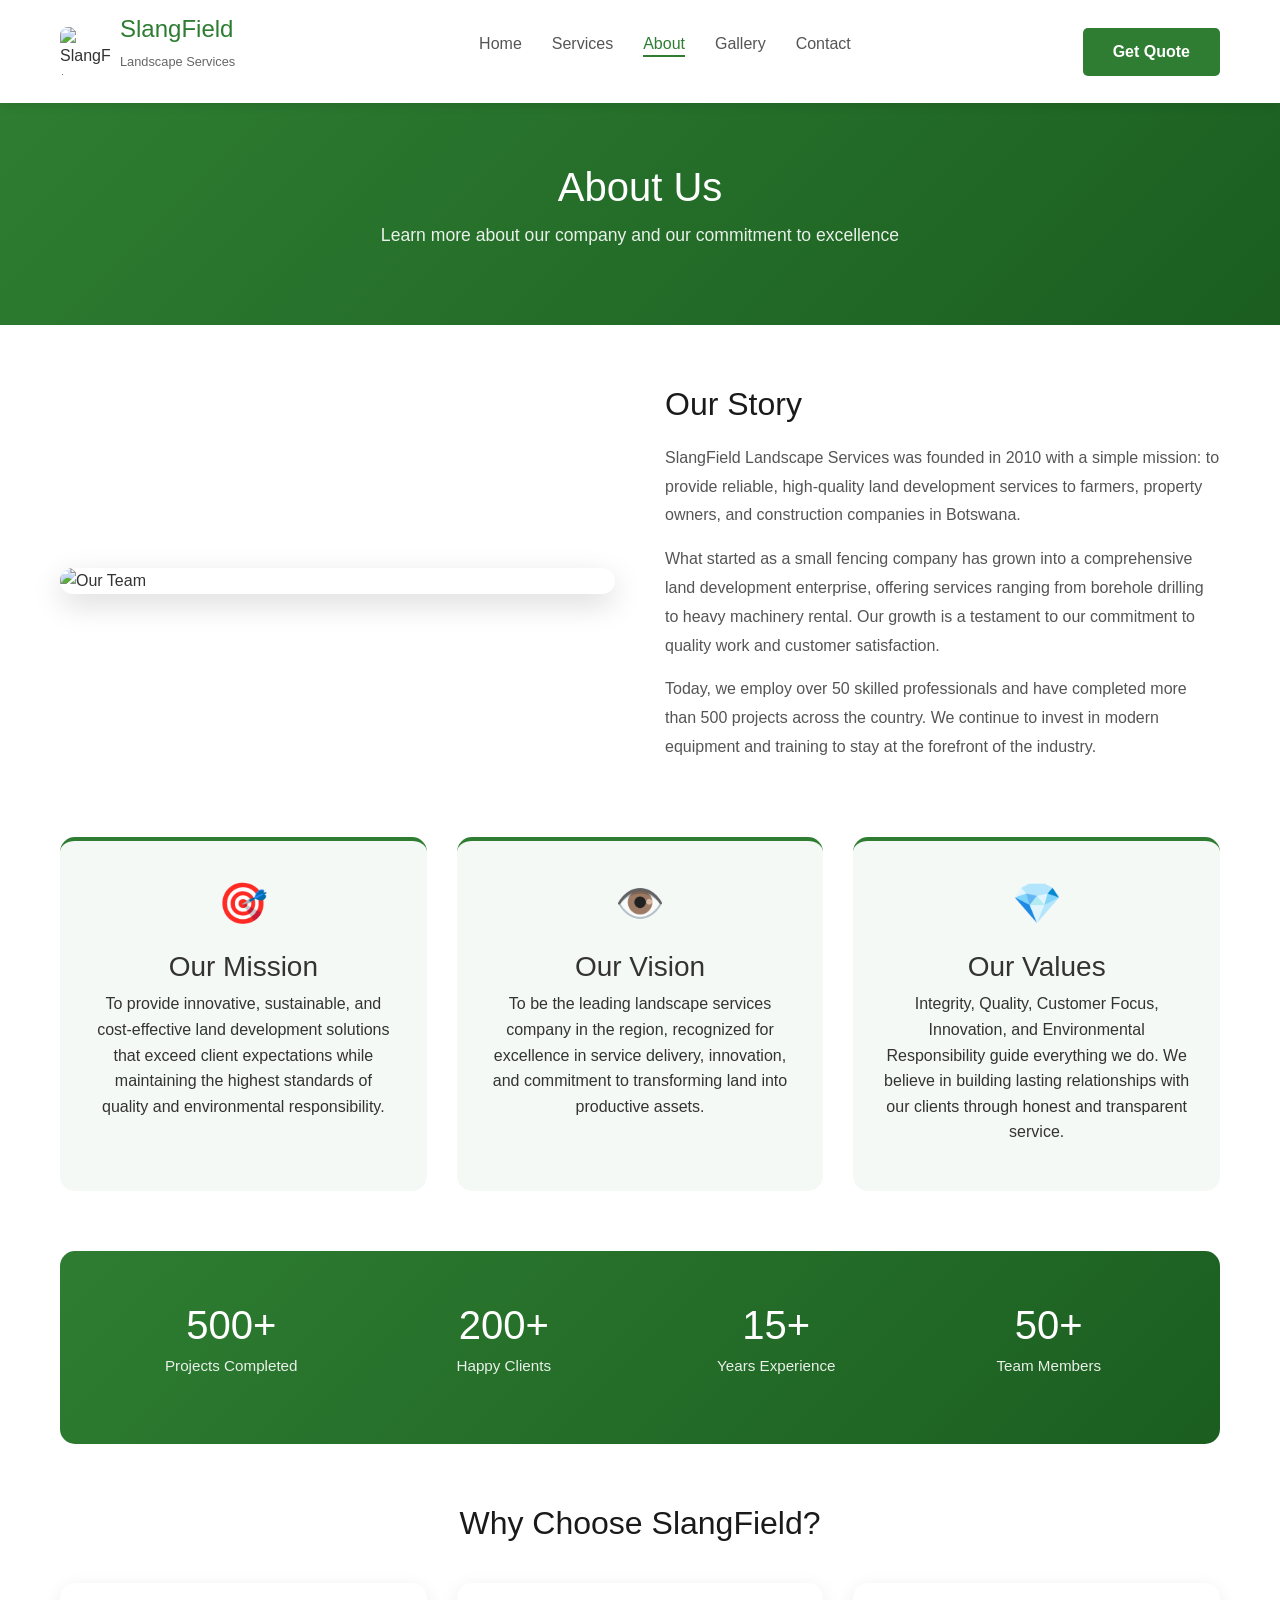
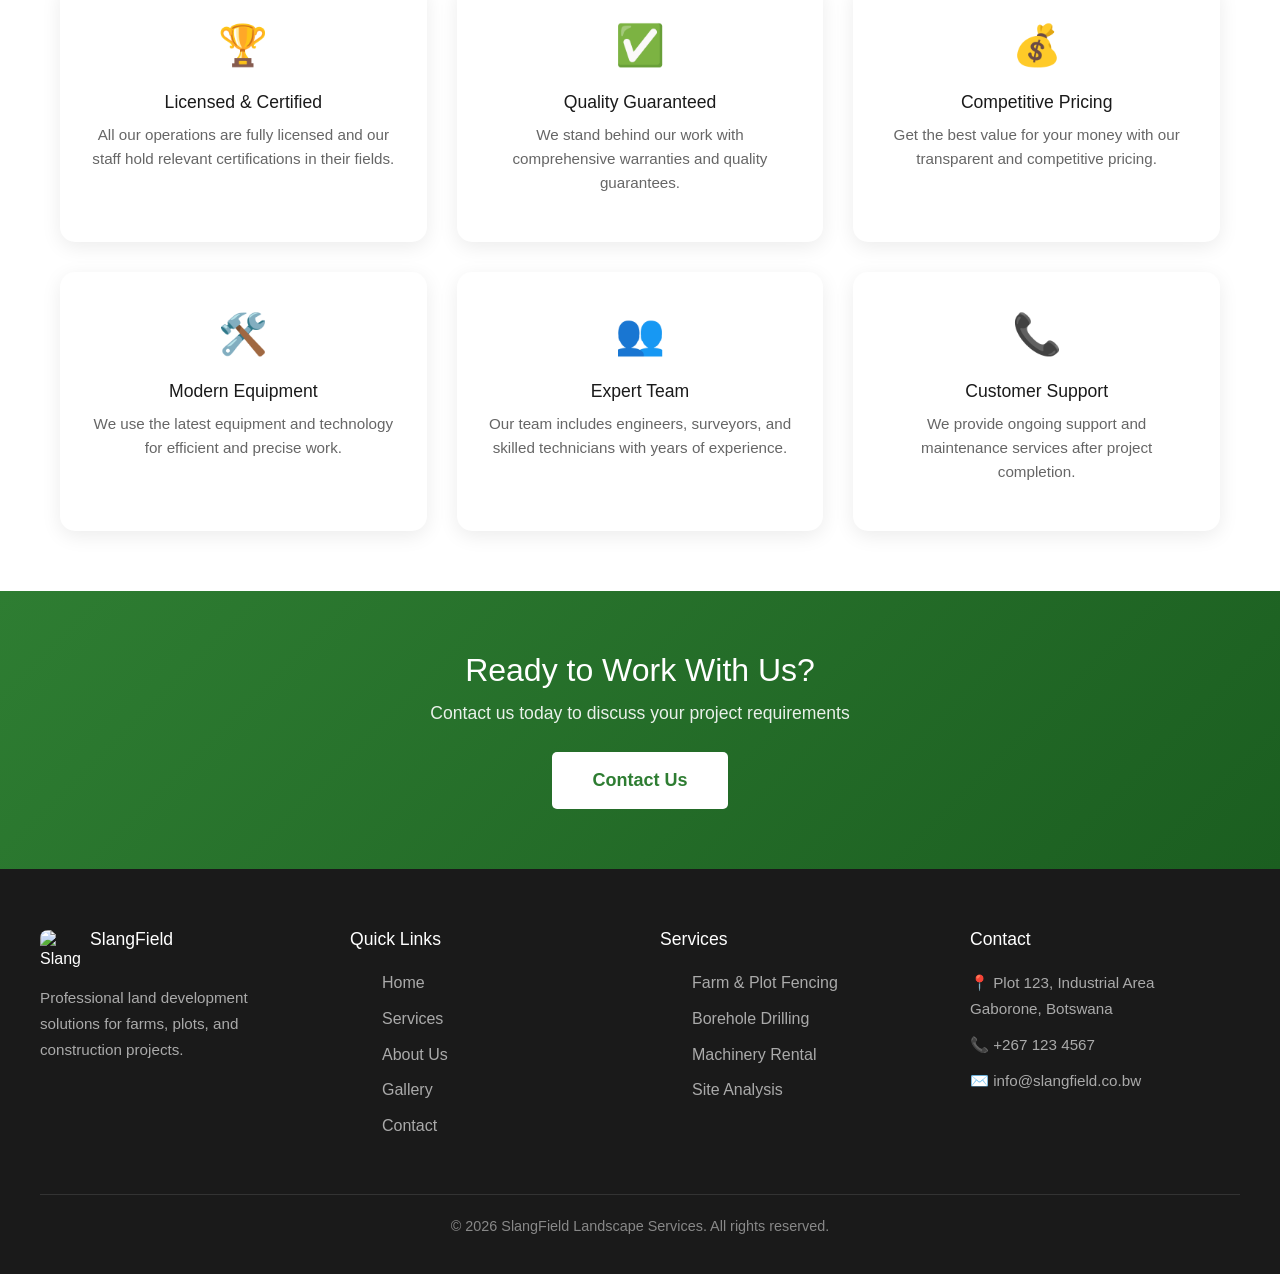
==== about.html @ 5e4f3e17 "up" ====
<!DOCTYPE html>
<html lang="en">
    <head>
        
    <meta charset="UTF-8">
    <meta name="viewport" content="width=device-width, initial-scale=1.0">
    <meta name="description" content="About SlangField Landscape Services - Learn about our company, mission, vision, and team.">
    <title>About Us - SlangField Landscape Services</title>
 <link href="https://cdn.jsdelivr.net/npm/bootstrap@5.3.0/dist/css/bootstrap.min.css" rel="stylesheet">
 <link rel="stylesheet" href="style.css">
</head>
<body>
    <!-- HEADER -->
    <header>
        <div class="header-container">
            <div class="logo">
                <img src="images/logo.png" alt="SlangField Logo">
                <div class="logo-text">
                    <h1>SlangField</h1>
                    <p>Landscape Services</p>
                </div>
            </div>
            <nav>
                <ul id="nav-menu">
                    <li><a href="index.html">Home</a></li>
                    <li><a href="services.html">Services</a></li>
                    <li><a href="about.html" class="active">About</a></li>
                    <li><a href="gallery.html">Gallery</a></li>
                    <li><a href="contact.html">Contact</a></li>
                </ul>
                <button class="mobile-menu-btn" id="mobile-menu-btn">☰</button>
            </nav>
            <a href="contact.html" class="btn btn-primary header-cta">Get Quote</a>
        </div>
    </header>

    <!-- PAGE BANNER -->
    <section class="page-banner">
        <h1>About Us</h1>
        <p>Learn more about our company and our commitment to excellence</p>
    </section>

    <!-- ABOUT CONTENT -->
    <section class="about-page">
        <div class="container">
            
            <!-- Company Story -->
            <div class="about-story">
                <div class="about-story-image">
                    <img src="images/about-team.png" alt="Our Team">
                </div>
                <div class="about-story-content">
                    <h2>Our Story</h2>
                    <p>SlangField Landscape Services was founded in 2010 with a simple mission: to provide reliable, high-quality land development services to farmers, property owners, and construction companies in Botswana.</p>
                    <p>What started as a small fencing company has grown into a comprehensive land development enterprise, offering services ranging from borehole drilling to heavy machinery rental. Our growth is a testament to our commitment to quality work and customer satisfaction.</p>
                    <p>Today, we employ over 50 skilled professionals and have completed more than 500 projects across the country. We continue to invest in modern equipment and training to stay at the forefront of the industry.</p>
                </div>
            </div>

            <!-- Mission, Vision, Values -->
            <div class="mvv-section">
                <div class="mvv-card">
                    <div class="mvv-icon">🎯</div>
                    <h3>Our Mission</h3>
                    <p>To provide innovative, sustainable, and cost-effective land development solutions that exceed client expectations while maintaining the highest standards of quality and environmental responsibility.</p>
                </div>
                <div class="mvv-card">
                    <div class="mvv-icon">👁️</div>
                    <h3>Our Vision</h3>
                    <p>To be the leading landscape services company in the region, recognized for excellence in service delivery, innovation, and commitment to transforming land into productive assets.</p>
                </div>
                <div class="mvv-card">
                    <div class="mvv-icon">💎</div>
                    <h3>Our Values</h3>
                    <p>Integrity, Quality, Customer Focus, Innovation, and Environmental Responsibility guide everything we do. We believe in building lasting relationships with our clients through honest and transparent service.</p>
                </div>
            </div>

            <!-- Stats -->
            <div class="stats-section">
                <div class="stat-item">
                    <h2>500+</h2>
                    <p>Projects Completed</p>
                </div>
                <div class="stat-item">
                    <h2>200+</h2>
                    <p>Happy Clients</p>
                </div>
                <div class="stat-item">
                    <h2>15+</h2>
                    <p>Years Experience</p>
                </div>
                <div class="stat-item">
                    <h2>50+</h2>
                    <p>Team Members</p>
                </div>
            </div>

            <!-- Why Choose Us -->
            <div class="why-choose-section">
                <h2>Why Choose SlangField?</h2>
                <div class="why-choose-grid">
                    <div class="why-item">
                        <div class="why-icon">🏆</div>
                        <h4>Licensed & Certified</h4>
                        <p>All our operations are fully licensed and our staff hold relevant certifications in their fields.</p>
                    </div>
                    <div class="why-item">
                        <div class="why-icon">✅</div>
                        <h4>Quality Guaranteed</h4>
                        <p>We stand behind our work with comprehensive warranties and quality guarantees.</p>
                    </div>
                    <div class="why-item">
                        <div class="why-icon">💰</div>
                        <h4>Competitive Pricing</h4>
                        <p>Get the best value for your money with our transparent and competitive pricing.</p>
                    </div>
                    <div class="why-item">
                        <div class="why-icon">🛠️</div>
                        <h4>Modern Equipment</h4>
                        <p>We use the latest equipment and technology for efficient and precise work.</p>
                    </div>
                    <div class="why-item">
                        <div class="why-icon">👥</div>
                        <h4>Expert Team</h4>
                        <p>Our team includes engineers, surveyors, and skilled technicians with years of experience.</p>
                    </div>
                    <div class="why-item">
                        <div class="why-icon">📞</div>
                        <h4>Customer Support</h4>
                        <p>We provide ongoing support and maintenance services after project completion.</p>
                    </div>
                </div>
            </div>

        </div>
    </section>

    <!-- CALL TO ACTION -->
    <section class="cta-section">
        <div class="container">
            <h2>Ready to Work With Us?</h2>
            <p>Contact us today to discuss your project requirements</p>
            <a href="contact.html" class="btn btn-primary btn-large">Contact Us</a>
        </div>
    </section>

    <!-- FOOTER -->
    <footer>
        <div class="footer-container">
            <div class="footer-section">
                <div class="footer-logo">
                    <img src="images/logo.png" alt="SlangField Logo">
                    <h4>SlangField</h4>
                </div>
                <p>Professional land development solutions for farms, plots, and construction projects.</p>
            </div>
            <div class="footer-section">
                <h4>Quick Links</h4>
                <ul>
                    <li><a href="index.html">Home</a></li>
                    <li><a href="services.html">Services</a></li>
                    <li><a href="about.html">About Us</a></li>
                    <li><a href="gallery.html">Gallery</a></li>
                    <li><a href="contact.html">Contact</a></li>
                </ul>
            </div>
            <div class="footer-section">
                <h4>Services</h4>
                <ul>
                    <li><a href="services.html#fencing">Farm & Plot Fencing</a></li>
                    <li><a href="services.html#borehole">Borehole Drilling</a></li>
                    <li><a href="services.html#machinery">Machinery Rental</a></li>
                    <li><a href="services.html#analysis">Site Analysis</a></li>
                </ul>
            </div>
            <div class="footer-section">
                <h4>Contact</h4>
                <p>📍 Plot 123, Industrial Area<br>Gaborone, Botswana</p>
                <p>📞 +267 123 4567</p>
                <p>✉️ info@slangfield.co.bw</p>
            </div>
        </div>
        <div class="footer-bottom">
            <p>&copy; 2026 SlangField Landscape Services. All rights reserved.</p>
        </div>
    </footer>

    <script src="js/main.js"></script>
</body>
</html>
---- style.css ----
* {
    margin: 0;
    padding: 0;
    box-sizing: border-box;
}

html {
    scroll-behavior: smooth;
}

body {
    font-family: 'Segoe UI', Tahoma, Geneva, Verdana, sans-serif;
    line-height: 1.6;
    color: #333;
    background-color: #fff;
}

a {
    text-decoration: none;
    color: inherit;
}

ul {
    list-style: none;
}

img {
    max-width: 100%;
    height: auto;
    display: block;
}

/* ============================================
   UTILITY CLASSES
   ============================================ */
.container {
    max-width: 1200px;
    margin: 0 auto;
    padding: 0 20px;
}

.btn {
    display: inline-block;
    padding: 12px 30px;
    border-radius: 5px;
    font-weight: 600;
    cursor: pointer;
    transition: all 0.3s ease;
    border: none;
    font-size: 16px;
}

.btn-primary {
    background-color: #2e7d32;
    color: #fff;
}

.btn-primary:hover {
    background-color: #1b5e20;
}

.btn-secondary {
    background-color: transparent;
    color: #2e7d32;
    border: 2px solid #2e7d32;
}

.btn-secondary:hover {
    background-color: #2e7d32;
    color: #fff;
}

.btn-large {
    padding: 15px 40px;
    font-size: 18px;
}

.section-title {
    text-align: center;
    margin-bottom: 50px;
}

.section-title h2 {
    font-size: 2.5rem;
    color: #1a1a1a;
    margin-bottom: 15px;
}

.section-title p {
    font-size: 1.1rem;
    color: #666;
    max-width: 600px;
    margin: 0 auto;
}

.badge {
    display: inline-block;
    padding: 5px 15px;
    background-color: #e8f5e9;
    color: #2e7d32;
    border-radius: 20px;
    font-size: 0.9rem;
    font-weight: 500;
    margin-bottom: 15px;
}

.required {
    color: #e53935;
}

/* ============================================
   HEADER & NAVIGATION
   ============================================ */
header {
    background-color: #fff;
    box-shadow: 0 2px 10px rgba(0, 0, 0, 0.1);
    position: sticky;
    top: 0;
    z-index: 1000;
}

.header-container {
    display: flex;
    justify-content: space-between;
    align-items: center;
    padding: 15px 20px;
    max-width: 1200px;
    margin: 0 auto;
}

.logo {
    display: flex;
    align-items: center;
    gap: 10px;
}

.logo img {
    width: 50px;
    height: 50px;
    border-radius: 8px;
}

.logo-text h1 {
    font-size: 1.5rem;
    color: #2e7d32;
}

.logo-text p {
    font-size: 0.8rem;
    color: #666;
}

nav ul {
    display: flex;
    gap: 30px;
}

nav ul li a {
    color: #555;
    font-weight: 500;
    transition: color 0.3s ease;
    position: relative;
    padding: 5px 0;
}

nav ul li a:hover,
nav ul li a.active {
    color: #2e7d32;
}

nav ul li a::after {
    content: '';
    position: absolute;
    bottom: 0;
    left: 0;
    width: 0;
    height: 2px;
    background-color: #2e7d32;
    transition: width 0.3s ease;
}

nav ul li a:hover::after,
nav ul li a.active::after {
    width: 100%;
}

.mobile-menu-btn {
    display: none;
    background: none;
    border: none;
    font-size: 1.5rem;
    cursor: pointer;
    color: #333;
}

.header-cta {
    margin-left: 20px;
}

/* ============================================
   HERO SECTION (Homepage)
   ============================================ */
.hero {
    background: linear-gradient(135deg, #e8f5e9 0%, #fff 50%, #e8f5e9 100%);
    padding: 80px 20px;
}

.hero-container {
    max-width: 1200px;
    margin: 0 auto;
    display: grid;
    grid-template-columns: 1fr 1fr;
    gap: 50px;
    align-items: center;
}

.hero-content h1 {
    font-size: 3rem;
    line-height: 1.2;
    margin-bottom: 20px;
    color: #1a1a1a;
}

.hero-content h1 span {
    color: #2e7d32;
}

.hero-content p {
    font-size: 1.2rem;
    color: #555;
    margin-bottom: 30px;
    line-height: 1.8;
}

.hero-buttons {
    display: flex;
    gap: 15px;
    margin-bottom: 40px;
}

.hero-stats {
    display: grid;
    grid-template-columns: repeat(4, 1fr);
    gap: 20px;
    padding-top: 30px;
    border-top: 1px solid #ddd;
}

.stat {
    text-align: center;
}

.stat h3 {
    font-size: 2rem;
    color: #2e7d32;
}

.stat p {
    font-size: 0.9rem;
    color: #666;
}

.hero-image {
    position: relative;
}

.hero-image img {
    border-radius: 15px;
    box-shadow: 0 20px 40px rgba(0, 0, 0, 0.15);
}

/* ============================================
   SERVICES SECTION (Homepage)
   ============================================ */
.services {
    padding: 80px 20px;
    background-color: #fff;
}

.services-grid {
    display: grid;
    grid-template-columns: repeat(2, 1fr);
    gap: 30px;
}

.service-card {
    background-color: #fff;
    border-radius: 15px;
    box-shadow: 0 5px 20px rgba(0, 0, 0, 0.08);
    overflow: hidden;
    transition: transform 0.3s ease, box-shadow 0.3s ease;
}

.service-card:hover {
    transform: translateY(-5px);
    box-shadow: 0 10px 30px rgba(0, 0, 0, 0.12);
}

.service-card-content {
    display: grid;
    grid-template-columns: 1fr 1fr;
}

.service-card img {
    width: 100%;
    height: 100%;
    object-fit: cover;
    min-height: 250px;
}

.service-info {
    padding: 25px;
}

.service-icon {
    width: 50px;
    height: 50px;
    background-color: #e8f5e9;
    border-radius: 10px;
    display: flex;
    align-items: center;
    justify-content: center;
    margin-bottom: 15px;
    font-size: 1.5rem;
}

.service-info h3 {
    font-size: 1.3rem;
    margin-bottom: 10px;
    color: #1a1a1a;
}

.service-info p {
    color: #666;
    margin-bottom: 15px;
    font-size: 0.95rem;
}

.service-features {
    list-style: none;
    display: grid;
    grid-template-columns: 1fr 1fr;
    gap: 5px;
}

.service-features li {
    font-size: 0.85rem;
    color: #555;
}

.service-features li::before {
    content: '✓ ';
    color: #2e7d32;
    font-weight: bold;
}

/* ============================================
   ABOUT SECTION (Homepage)
   ============================================ */
.about {
    padding: 80px 20px;
    background: linear-gradient(135deg, #e8f5e9 0%, #fff 100%);
}

.about-container {
    max-width: 1200px;
    margin: 0 auto;
    display: grid;
    grid-template-columns: 1fr 1fr;
    gap: 50px;
    align-items: center;
}

.about-content h2 {
    font-size: 2.5rem;
    margin-bottom: 20px;
    color: #1a1a1a;
}

.about-content p {
    color: #555;
    margin-bottom: 20px;
    line-height: 1.8;
}

.about-features {
    display: grid;
    grid-template-columns: 1fr 1fr;
    gap: 20px;
    margin-top: 30px;
}

.about-feature {
    display: flex;
    align-items: center;
    gap: 10px;
}

.about-feature-icon {
    width: 50px;
    height: 50px;
    background-color: #e8f5e9;
    border-radius: 10px;
    display: flex;
    align-items: center;
    justify-content: center;
    font-size: 1.5rem;
    flex-shrink: 0;
}

.about-feature h4 {
    font-size: 1rem;
    color: #1a1a1a;
}

.about-feature p {
    font-size: 0.85rem;
    color: #666;
    margin: 0;
}

.about-image img {
    border-radius: 15px;
    box-shadow: 0 20px 40px rgba(0, 0, 0, 0.15);
}

/* Mission & Vision Cards */
.mission-vision {
    display: grid;
    grid-template-columns: 1fr 1fr;
    gap: 30px;
    margin-top: 50px;
}

.mv-card {
    background-color: #fff;
    padding: 30px;
    border-radius: 15px;
    box-shadow: 0 5px 20px rgba(0, 0, 0, 0.08);
    border-left: 4px solid #2e7d32;
}

.mv-card h3 {
    color: #2e7d32;
    margin-bottom: 15px;
    font-size: 1.2rem;
}

.mv-card p {
    color: #555;
    line-height: 1.7;
}

/* ============================================
   GALLERY SECTION (Homepage)
   ============================================ */
.gallery {
    padding: 80px 20px;
    background-color: #fff;
}

.gallery-grid {
    display: grid;
    grid-template-columns: repeat(4, 1fr);
    gap: 20px;
}

.gallery-item {
    position: relative;
    border-radius: 15px;
    overflow: hidden;
    box-shadow: 0 5px 15px rgba(0, 0, 0, 0.1);
}

.gallery-item img {
    width: 100%;
    height: 200px;
    object-fit: cover;
    transition: transform 0.3s ease;
}

.gallery-item:hover img {
    transform: scale(1.1);
}

.gallery-overlay {
    position: absolute;
    bottom: 0;
    left: 0;
    right: 0;
    background: linear-gradient(transparent, rgba(0, 0, 0, 0.8));
    padding: 20px;
    color: #fff;
}

.gallery-badge {
    position: absolute;
    top: 10px;
    left: 10px;
    background-color: #2e7d32;
    color: #fff;
    padding: 5px 12px;
    border-radius: 15px;
    font-size: 0.8rem;
}

.gallery-overlay h4 {
    font-size: 1rem;
    margin-bottom: 5px;
}

.gallery-overlay p {
    font-size: 0.85rem;
    opacity: 0.8;
}

/* Testimonials */
.testimonials {
    margin-top: 60px;
}

.testimonials h3 {
    text-align: center;
    font-size: 1.8rem;
    margin-bottom: 30px;
    color: #1a1a1a;
}

.testimonials-grid {
    display: grid;
    grid-template-columns: repeat(3, 1fr);
    gap: 25px;
}

.testimonial-card {
    background-color: #f5f9f5;
    padding: 25px;
    border-radius: 15px;
}

.testimonial-stars {
    color: #ffc107;
    font-size: 1.2rem;
    margin-bottom: 15px;
}

.testimonial-card p {
    color: #555;
    font-style: italic;
    margin-bottom: 20px;
    line-height: 1.7;
}

.testimonial-author h4 {
    color: #1a1a1a;
    font-size: 1rem;
}

.testimonial-author p {
    color: #888;
    font-size: 0.85rem;
    font-style: normal;
}

/* ============================================
   CALL TO ACTION SECTION
   ============================================ */
.cta-section {
    background: linear-gradient(135deg, #2e7d32 0%, #1b5e20 100%);
    color: #fff;
    text-align: center;
    padding: 60px 20px;
}

.cta-section h2 {
    font-size: 2rem;
    margin-bottom: 10px;
}

.cta-section p {
    font-size: 1.1rem;
    opacity: 0.9;
    margin-bottom: 25px;
}

.cta-section .btn {
    background-color: #fff;
    color: #2e7d32;
}

.cta-section .btn:hover {
    background-color: #e8f5e9;
}

/* ============================================
   FOOTER
   ============================================ */
footer {
    background-color: #1a1a1a;
    color: #fff;
    padding: 60px 20px 20px;
}

.footer-container {
    max-width: 1200px;
    margin: 0 auto;
    display: grid;
    grid-template-columns: repeat(4, 1fr);
    gap: 40px;
    margin-bottom: 40px;
}

.footer-section h4 {
    font-size: 1.1rem;
    margin-bottom: 20px;
    color: #fff;
}

.footer-section p {
    color: #aaa;
    font-size: 0.95rem;
    line-height: 1.7;
    margin-bottom: 10px;
}

.footer-section ul li {
    margin-bottom: 10px;
}

.footer-section ul li a {
    color: #aaa;
    transition: color 0.3s ease;
}

.footer-section ul li a:hover {
    color: #4caf50;
}

.footer-logo {
    display: flex;
    align-items: center;
    gap: 10px;
    margin-bottom: 15px;
}

.footer-logo img {
    width: 40px;
    height: 40px;
    border-radius: 8px;
}

.footer-bottom {
    border-top: 1px solid #333;
    padding-top: 20px;
    text-align: center;
    max-width: 1200px;
    margin: 0 auto;
}

.footer-bottom p {
    color: #888;
    font-size: 0.9rem;
}

.footer-bottom-links {
    display: flex;
    justify-content: center;
    gap: 20px;
    margin-top: 10px;
}

.footer-bottom-links a {
    color: #888;
    font-size: 0.9rem;
    transition: color 0.3s ease;
}

.footer-bottom-links a:hover {
    color: #4caf50;
}

/* ============================================
   PAGE BANNER (For other pages)
   ============================================ */
.page-banner {
    background: linear-gradient(135deg, #2e7d32 0%, #1b5e20 100%);
    color: #fff;
    text-align: center;
    padding: 60px 20px;
}

.page-banner h1 {
    font-size: 2.5rem;
    margin-bottom: 10px;
}

.page-banner p {
    font-size: 1.1rem;
    opacity: 0.9;
}

/* ============================================
   SERVICES DETAIL PAGE
   ============================================ */
.services-detail {
    padding: 60px 20px;
}

.service-detail-card {
    margin-bottom: 50px;
    background-color: #fff;
    border-radius: 15px;
    box-shadow: 0 5px 20px rgba(0, 0, 0, 0.08);
    overflow: hidden;
}

.service-detail-content {
    display: grid;
    grid-template-columns: 1fr 1fr;
    gap: 0;
}

.service-detail-content.reverse {
    direction: rtl;
}

.service-detail-content.reverse > * {
    direction: ltr;
}

.service-detail-image img {
    width: 100%;
    height: 100%;
    object-fit: cover;
    min-height: 400px;
}

.service-detail-info {
    padding: 40px;
}

.service-detail-info .service-icon {
    font-size: 2.5rem;
    margin-bottom: 15px;
    background: none;
    width: auto;
    height: auto;
}

.service-detail-info h2 {
    font-size: 1.8rem;
    color: #1a1a1a;
    margin-bottom: 15px;
}

.service-detail-info p {
    color: #555;
    margin-bottom: 20px;
    line-height: 1.8;
}

.service-detail-info h3 {
    font-size: 1.1rem;
    color: #2e7d32;
    margin: 20px 0 10px;
}

.service-list {
    list-style: none;
}

.service-list li {
    padding: 8px 0;
    color: #555;
    border-bottom: 1px solid #eee;
}

.service-list li:last-child {
    border-bottom: none;
}

.check-list {
    list-style: none;
}

.check-list li {
    padding: 5px 0;
    color: #555;
}

.check-list li::before {
    content: '✓ ';
    color: #2e7d32;
    font-weight: bold;
    margin-right: 5px;
}

/* ============================================
   ABOUT PAGE
   ============================================ */
.about-page {
    padding: 60px 20px;
}

.about-story {
    display: grid;
    grid-template-columns: 1fr 1fr;
    gap: 50px;
    align-items: center;
    margin-bottom: 60px;
}

.about-story-image img {
    border-radius: 15px;
    box-shadow: 0 10px 30px rgba(0, 0, 0, 0.15);
}

.about-story-content h2 {
    font-size: 2rem;
    color: #1a1a1a;
    margin-bottom: 20px;
}

.about-story-content p {
    color: #555;
    margin-bottom: 15px;
    line-height: 1.8;
}

.mvv-section {
    display: grid;
    grid-template-columns: repeat(3, 1fr);
    gap: 30px;
    margin-bottom: 60px;
}

.mvv-card {
    background-color: #f5f9f5;
    padding: 30px;
    border-radius: 15px;
    text-align: center;
    border-top: 4px solid #2e7d32;
}

.mvv-card .mvv-icon {
    font-size: 2.5rem;
    margin-bottom: 15px;
}

.stats-section {
    display: grid;
    grid-template-columns: repeat(4, 1fr);
    gap: 30px;
    background: linear-gradient(135deg, #2e7d32 0%, #1b5e20 100%);
    padding: 50px;
    border-radius: 15px;
    color: #fff;
    text-align: center;
    margin-bottom: 60px;
}

.stat-item h2 {
    font-size: 2.5rem;
    margin-bottom: 5px;
}

.stat-item p {
    font-size: 0.95rem;
    opacity: 0.9;
}

.why-choose-section {
    text-align: center;
}

.why-choose-section h2 {
    font-size: 2rem;
    margin-bottom: 40px;
    color: #1a1a1a;
}

.why-choose-grid {
    display: grid;
    grid-template-columns: repeat(3, 1fr);
    gap: 30px;
}

.why-item {
    background-color: #fff;
    padding: 30px;
    border-radius: 15px;
    box-shadow: 0 5px 20px rgba(0, 0, 0, 0.08);
    transition: transform 0.3s ease;
}

.why-item:hover {
    transform: translateY(-5px);
}

.why-item .why-icon {
    font-size: 2.5rem;
    margin-bottom: 15px;
}

.why-item h4 {
    font-size: 1.1rem;
    color: #1a1a1a;
    margin-bottom: 10px;
}

.why-item p {
    color: #666;
    font-size: 0.95rem;
}

/* ============================================
   GALLERY PAGE
   ============================================ */
.gallery-page {
    padding: 60px 20px;
}

.gallery-filter {
    display: flex;
    justify-content: center;
    gap: 15px;
    margin-bottom: 40px;
    flex-wrap: wrap;
}

.filter-btn {
    padding: 10px 25px;
    border: 2px solid #2e7d32;
    background-color: transparent;
    color: #2e7d32;
    border-radius: 25px;
    cursor: pointer;
    font-size: 0.95rem;
    font-weight: 500;
    transition: all 0.3s ease;
}

.filter-btn:hover,
.filter-btn.active {
    background-color: #2e7d32;
    color: #fff;
}

.gallery-grid-full {
    display: grid;
    grid-template-columns: repeat(3, 1fr);
    gap: 25px;
}

.gallery-item-full {
    position: relative;
    border-radius: 15px;
    overflow: hidden;
    box-shadow: 0 5px 20px rgba(0, 0, 0, 0.1);
}

.gallery-item-full img {
    width: 100%;
    height: 280px;
    object-fit: cover;
    transition: transform 0.5s ease;
}

.gallery-item-full:hover img {
    transform: scale(1.1);
}

.project-details {
    display: flex;
    gap: 15px;
    font-size: 0.85rem;
    opacity: 0.8;
    margin-top: 10px;
}

/* ============================================
   CONTACT PAGE
   ============================================ */
.contact-page {
    padding: 60px 20px;
}

.contact-wrapper {
    display: grid;
    grid-template-columns: 1.2fr 0.8fr;
    gap: 50px;
}

.contact-form-container {
    background-color: #fff;
    padding: 40px;
    border-radius: 15px;
    box-shadow: 0 10px 30px rgba(0, 0, 0, 0.1);
}

.contact-form-container h2 {
    font-size: 1.8rem;
    margin-bottom: 10px;
    color: #1a1a1a;
}

.contact-form-container > p {
    color: #666;
    margin-bottom: 25px;
}

/* Success Message */
.success-message {
    background-color: #e8f5e9;
    border: 1px solid #4caf50;
    padding: 20px;
    border-radius: 10px;
    margin-bottom: 25px;
    display: none;
    align-items: center;
    gap: 15px;
}

.success-message.show {
    display: flex;
}

.success-icon {
    width: 40px;
    height: 40px;
    background-color: #4caf50;
    color: #fff;
    border-radius: 50%;
    display: flex;
    align-items: center;
    justify-content: center;
    font-size: 1.2rem;
    flex-shrink: 0;
}

.success-message strong {
    display: block;
    color: #2e7d32;
    margin-bottom: 3px;
}

.success-message p {
    color: #555;
    margin: 0;
    font-size: 0.95rem;
}

/* Form Styles */
.form-row {
    display: grid;
    grid-template-columns: 1fr 1fr;
    gap: 20px;
    margin-bottom: 20px;
}

.form-group {
    margin-bottom: 20px;
}

.form-group label {
    display: block;
    margin-bottom: 8px;
    font-weight: 500;
    color: #333;
    font-size: 0.95rem;
}

.form-group input,
.form-group select,
.form-group textarea {
    width: 100%;
    padding: 12px 15px;
    border: 2px solid #ddd;
    border-radius: 8px;
    font-size: 1rem;
    transition: border-color 0.3s ease;
    font-family: inherit;
}

.form-group input:focus,
.form-group select:focus,
.form-group textarea:focus {
    outline: none;
    border-color: #2e7d32;
}

.form-group input.error,
.form-group select.error,
.form-group textarea.error {
    border-color: #e53935;
}

.error-message {
    color: #e53935;
    font-size: 0.85rem;
    margin-top: 5px;
    display: block;
}

.form-group textarea {
    resize: vertical;
    min-height: 120px;
}

/* Contact Info Container */
.contact-info-container {
    display: flex;
    flex-direction: column;
    gap: 25px;
}

.info-card {
    background-color: #fff;
    padding: 30px;
    border-radius: 15px;
    box-shadow: 0 5px 20px rgba(0, 0, 0, 0.08);
}

.info-card h3 {
    font-size: 1.2rem;
    margin-bottom: 20px;
    color: #1a1a1a;
}

.info-item {
    display: flex;
    align-items: flex-start;
    gap: 15px;
    margin-bottom: 20px;
}

.info-item:last-child {
    margin-bottom: 0;
}

.info-icon {
    width: 45px;
    height: 45px;
    background-color: #e8f5e9;
    border-radius: 10px;
    display: flex;
    align-items: center;
    justify-content: center;
    font-size: 1.2rem;
    flex-shrink: 0;
}

.info-item h4 {
    font-size: 1rem;
    color: #1a1a1a;
    margin-bottom: 3px;
}

.info-item p {
    color: #666;
    font-size: 0.95rem;
    line-height: 1.5;
}

.social-links {
    display: flex;
    gap: 15px;
    margin-top: 15px;
}

.social-btn {
    width: 45px;
    height: 45px;
    border-radius: 50%;
    border: 2px solid #2e7d32;
    display: flex;
    align-items: center;
    justify-content: center;
    color: #2e7d32;
    font-size: 1.2rem;
    transition: all 0.3s ease;
}

.social-btn:hover {
    background-color: #2e7d32;
    color: #fff;
}

.info-card.highlight {
    background: linear-gradient(135deg, #2e7d32 0%, #1b5e20 100%);
    color: #fff;
    text-align: center;
}

.info-card.highlight h3 {
    color: #fff;
}

.info-card.highlight p {
    color: rgba(255, 255, 255, 0.9);
    margin-bottom: 10px;
}

.phone-link {
    font-size: 1.5rem;
    font-weight: bold;
    color: #fff;
}

/* Map Section */
.map-section {
    padding: 60px 20px;
    background-color: #f5f9f5;
    text-align: center;
}

.map-section h2 {
    font-size: 1.8rem;
    margin-bottom: 30px;
    color: #1a1a1a;
}

.map-placeholder {
    background-color: #ddd;
    height: 300px;
    border-radius: 15px;
    display: flex;
    flex-direction: column;
    align-items: center;
    justify-content: center;
    color: #666;
}

/* ============================================
   RESPONSIVE DESIGN
   ============================================ */
@media (max-width: 1024px) {
    .hero-container,
    .about-container,
    .about-story,
    .contact-wrapper {
        grid-template-columns: 1fr;
    }

    .hero-content h1 {
        font-size: 2.5rem;
    }

    .hero-buttons {
        justify-content: center;
    }

    .hero-stats {
        justify-items: center;
    }

    .services-grid {
        grid-template-columns: 1fr;
    }

    .service-card-content {
        grid-template-columns: 1fr;
    }

    .service-card img {
        min-height: 200px;
    }

    .service-detail-content {
        grid-template-columns: 1fr;
    }

    .service-detail-content.reverse {
        direction: ltr;
    }

    .mvv-section {
        grid-template-columns: 1fr;
    }

    .stats-section {
        grid-template-columns: repeat(2, 1fr);
        padding: 30px;
    }

    .why-choose-grid {
        grid-template-columns: repeat(2, 1fr);
    }

    .gallery-grid,
    .gallery-grid-full {
        grid-template-columns: repeat(2, 1fr);
    }

    .testimonials-grid {
        grid-template-columns: 1fr;
    }

    .footer-container {
        grid-template-columns: repeat(2, 1fr);
    }
}

@media (max-width: 768px) {
    nav ul {
        display: none;
        position: absolute;
        top: 100%;
        left: 0;
        right: 0;
        background-color: #fff;
        flex-direction: column;
        padding: 20px;
        box-shadow: 0 5px 10px rgba(0, 0, 0, 0.1);
        gap: 15px;
    }

    nav ul.show {
        display: flex;
    }

    .mobile-menu-btn {
        display: block;
    }

    .header-cta {
        display: none;
    }

    .page-banner h1 {
        font-size: 2rem;
    }

    .hero-content h1 {
        font-size: 2rem;
    }

    .hero-stats {
        grid-template-columns: repeat(2, 1fr);
    }

    .about-features {
        grid-template-columns: 1fr;
    }

    .mission-vision {
        grid-template-columns: 1fr;
    }

    .stats-section {
        grid-template-columns: 1fr 1fr;
        padding: 20px;
    }

    .stat-item h2 {
        font-size: 2rem;
    }

    .why-choose-grid {
        grid-template-columns: 1fr;
    }

    .gallery-filter {
        flex-direction: column;
        align-items: center;
    }

    .gallery-grid,
    .gallery-grid-full {
        grid-template-columns: 1fr;
    }

    .form-row {
        grid-template-columns: 1fr;
    }

    .footer-container {
        grid-template-columns: 1fr;
        text-align: center;
    }

    .footer-bottom-links {
        flex-direction: column;
        gap: 10px;
    }
}
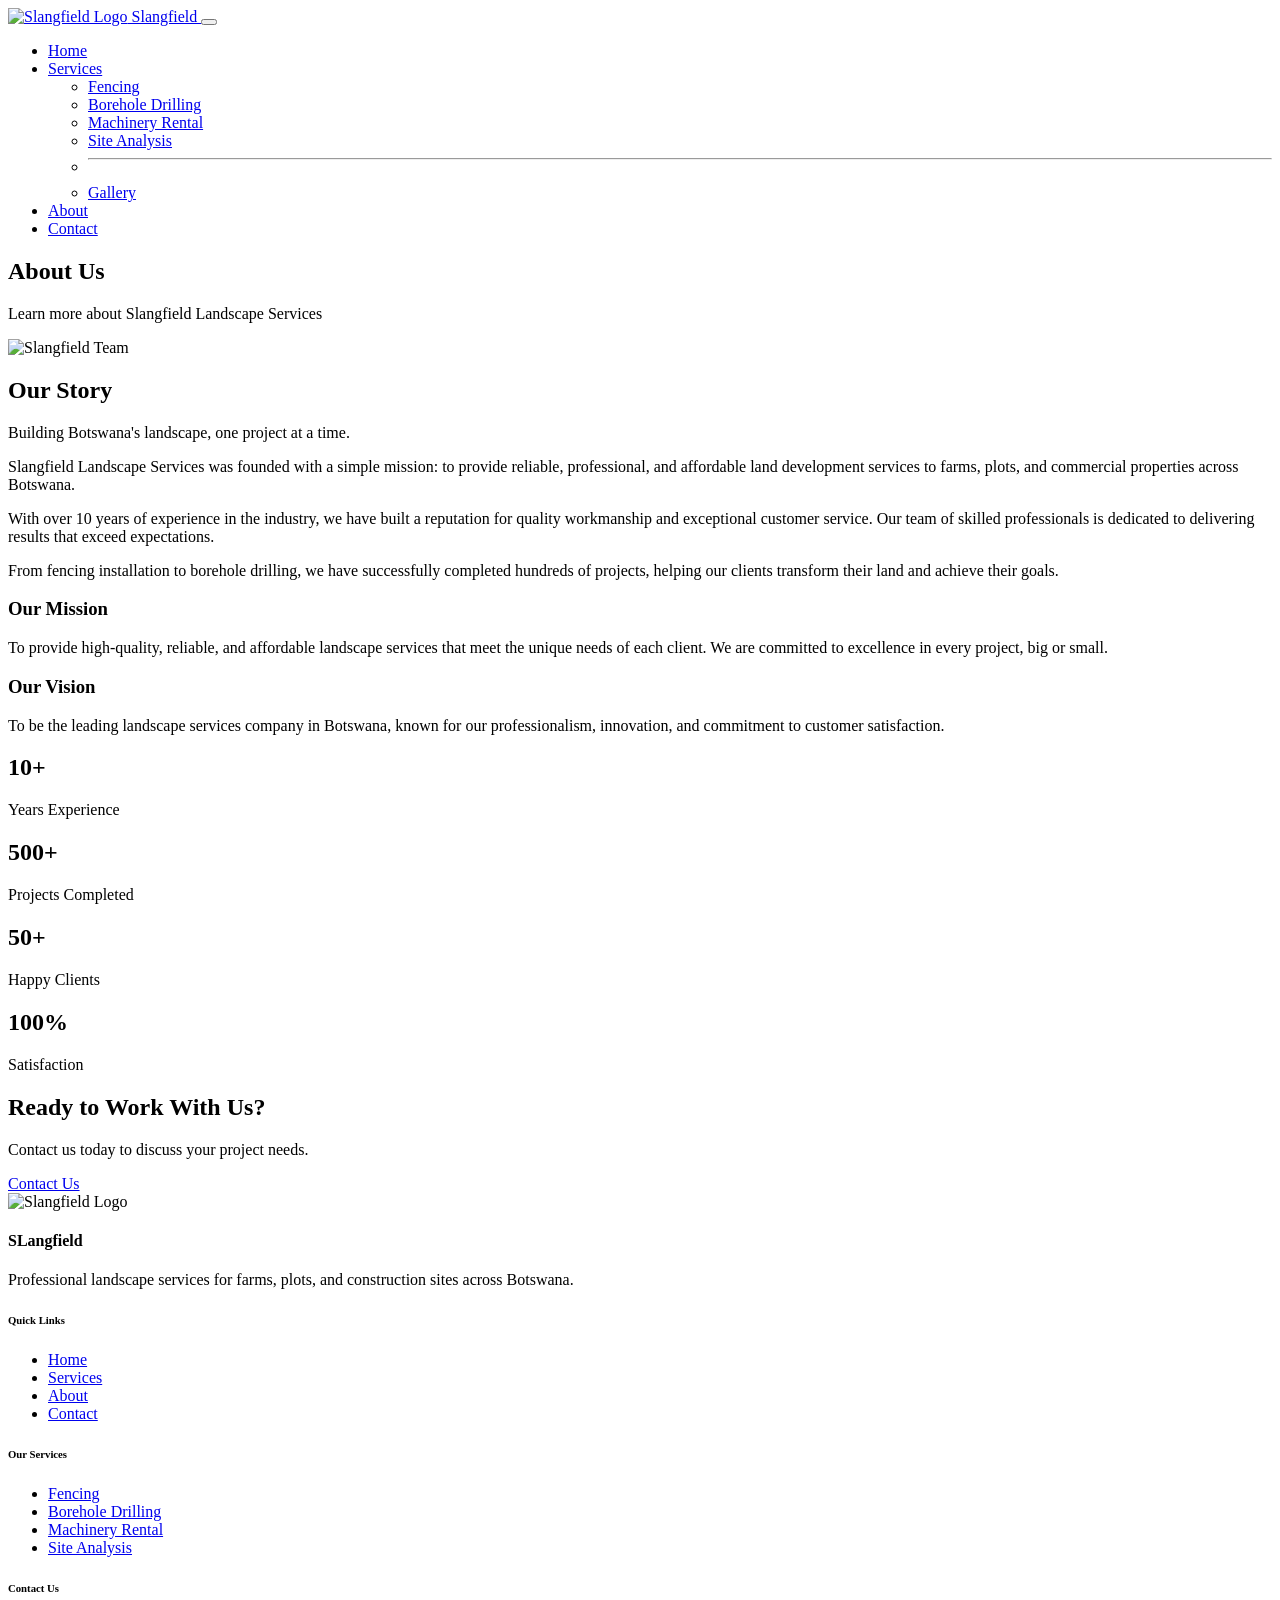
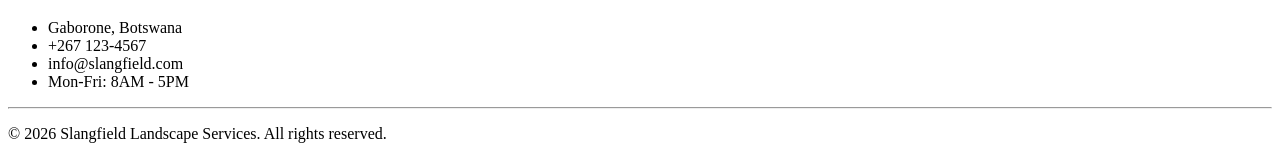
==== commit 2faab57f: "up" ====
--- a/about.html
+++ b/about.html
@@ -1,191 +1,197 @@
-<!DOCTYPE html>
+<!DOCTYPE HTML>
 <html lang="en">
-    <head>
-        
-    <meta charset="UTF-8">
+<head>
+  <meta charset="UTF-8">
     <meta name="viewport" content="width=device-width, initial-scale=1.0">
-    <meta name="description" content="About SlangField Landscape Services - Learn about our company, mission, vision, and team.">
-    <title>About Us - SlangField Landscape Services</title>
- <link href="https://cdn.jsdelivr.net/npm/bootstrap@5.3.0/dist/css/bootstrap.min.css" rel="stylesheet">
- <link rel="stylesheet" href="style.css">
+    <meta name="description" content="About Slangfield Landscape Services - Our story, mission, vision, and team.">
+    <meta name="keywords" content="about Slangfield, landscape company, team, mission">
+    <title>About Us - Slangfield Landscape Services</title>
+    
+    
 </head>
 <body>
-    <!-- HEADER -->
-    <header>
-        <div class="header-container">
-            <div class="logo">
-                <img src="images/logo.png" alt="SlangField Logo">
-                <div class="logo-text">
-                    <h1>SlangField</h1>
-                    <p>Landscape Services</p>
+    <!-- Bootstrap Navbar -->
+    <nav class="navbar navbar-expand-lg navbar-dark bg-success sticky-top">
+        <div class="container">
+            <a class="navbar-brand" href="index.html">
+                <img src="images/logo.png" alt="Slangfield Logo" class="logo">
+                Slangfield
+            </a>
+            <button class="navbar-toggler" type="button" data-bs-toggle="collapse" data-bs-target="#navbarNav">
+                <span class="navbar-toggler-icon"></span>
+            </button>
+            <div class="collapse navbar-collapse" id="navbarNav">
+                <ul class="navbar-nav ms-auto">
+                    <li class="nav-item">
+                        <a class="nav-link" href="index.html">Home</a>
+                    </li>
+                    <li class="nav-item dropdown">
+                        <a class="nav-link dropdown-toggle" href="services.html" role="button" data-bs-toggle="dropdown">
+                            Services
+                        </a>
+                        <ul class="dropdown-menu">
+                            <li><a class="dropdown-item" href="services.html#fencing">Fencing</a></li>
+                            <li><a class="dropdown-item" href="services.html#borehole">Borehole Drilling</a></li>
+                            <li><a class="dropdown-item" href="services.html#machinery">Machinery Rental</a></li>
+                            <li><a class="dropdown-item" href="services.html#analysis">Site Analysis</a></li>
+                            <li><hr class="dropdown-divider"></li>
+                            <li><a class="dropdown-item" href="services.html#gallery">Gallery</a></li>
+                        </ul>
+                    </li>
+                    <li class="nav-item">
+                        <a class="nav-link active" href="about.html">About</a>
+                    </li>
+                    <li class="nav-item">
+                        <a class="nav-link" href="contact.html">Contact</a>
+                    </li>
+                </ul>
+            </div>
+        </div>
+    </nav>
+
+    <!-- Page Title Section -->
+    <section class="bg-success text-white py-5">
+        <div class="container text-center">
+            <h1 class="display-4">About Us</h1>
+            <p class="lead">Learn more about Slangfield Landscape Services</p>
+        </div>
+    </section>
+
+    <!-- Our Story Section -->
+    <section class="py-5">
+        <div class="container">
+            <div class="row align-items-center g-5">
+                <div class="col-md-6">
+                    <img src="images/about-team.png" alt="Slangfield Team" class="img-fluid rounded shadow">
+                </div>
+                <div class="col-md-6">
+                    <h2>Our Story</h2>
+                    <p class="lead">Building Botswana's landscape, one project at a time.</p>
+                    <p>Slangfield Landscape Services was founded with a simple mission: to provide reliable, professional, and affordable land development services to farms, plots, and commercial properties across Botswana.</p>
+                    <p>With over 10 years of experience in the industry, we have built a reputation for quality workmanship and exceptional customer service. Our team of skilled professionals is dedicated to delivering results that exceed expectations.</p>
+                    <p>From fencing installation to borehole drilling, we have successfully completed hundreds of projects, helping our clients transform their land and achieve their goals.</p>
                 </div>
             </div>
-            <nav>
-                <ul id="nav-menu">
-                    <li><a href="index.html">Home</a></li>
-                    <li><a href="services.html">Services</a></li>
-                    <li><a href="about.html" class="active">About</a></li>
-                    <li><a href="gallery.html">Gallery</a></li>
-                    <li><a href="contact.html">Contact</a></li>
-                </ul>
-                <button class="mobile-menu-btn" id="mobile-menu-btn">☰</button>
-            </nav>
-            <a href="contact.html" class="btn btn-primary header-cta">Get Quote</a>
         </div>
-    </header>
-
-    <!-- PAGE BANNER -->
-    <section class="page-banner">
-        <h1>About Us</h1>
-        <p>Learn more about our company and our commitment to excellence</p>
     </section>
 
-    <!-- ABOUT CONTENT -->
-    <section class="about-page">
+    <!-- Mission & Vision Section -->
+    <section class="py-5 bg-light">
         <div class="container">
-            
-            <!-- Company Story -->
-            <div class="about-story">
-                <div class="about-story-image">
-                    <img src="images/about-team.png" alt="Our Team">
+            <div class="row g-4">
+                <div class="col-md-6">
+                    <div class="card h-100 border-0 shadow mission-card">
+                        <div class="card-body text-center p-5">
+                            <div class="text-success display-3 mb-3"><i class="bi bi-bullseye"></i></div>
+                            <h3 class="text-success">Our Mission</h3>
+                            <p class="mb-0">To provide high-quality, reliable, and affordable landscape services that meet the unique needs of each client. We are committed to excellence in every project, big or small.</p>
+                        </div>
+                    </div>
                 </div>
-                <div class="about-story-content">
-                    <h2>Our Story</h2>
-                    <p>SlangField Landscape Services was founded in 2010 with a simple mission: to provide reliable, high-quality land development services to farmers, property owners, and construction companies in Botswana.</p>
-                    <p>What started as a small fencing company has grown into a comprehensive land development enterprise, offering services ranging from borehole drilling to heavy machinery rental. Our growth is a testament to our commitment to quality work and customer satisfaction.</p>
-                    <p>Today, we employ over 50 skilled professionals and have completed more than 500 projects across the country. We continue to invest in modern equipment and training to stay at the forefront of the industry.</p>
-                </div>
-            </div>
-
-            <!-- Mission, Vision, Values -->
-            <div class="mvv-section">
-                <div class="mvv-card">
-                    <div class="mvv-icon">🎯</div>
-                    <h3>Our Mission</h3>
-                    <p>To provide innovative, sustainable, and cost-effective land development solutions that exceed client expectations while maintaining the highest standards of quality and environmental responsibility.</p>
-                </div>
-                <div class="mvv-card">
-                    <div class="mvv-icon">👁️</div>
-                    <h3>Our Vision</h3>
-                    <p>To be the leading landscape services company in the region, recognized for excellence in service delivery, innovation, and commitment to transforming land into productive assets.</p>
-                </div>
-                <div class="mvv-card">
-                    <div class="mvv-icon">💎</div>
-                    <h3>Our Values</h3>
-                    <p>Integrity, Quality, Customer Focus, Innovation, and Environmental Responsibility guide everything we do. We believe in building lasting relationships with our clients through honest and transparent service.</p>
-                </div>
-            </div>
-
-            <!-- Stats -->
-            <div class="stats-section">
-                <div class="stat-item">
-                    <h2>500+</h2>
-                    <p>Projects Completed</p>
-                </div>
-                <div class="stat-item">
-                    <h2>200+</h2>
-                    <p>Happy Clients</p>
-                </div>
-                <div class="stat-item">
-                    <h2>15+</h2>
-                    <p>Years Experience</p>
-                </div>
-                <div class="stat-item">
-                    <h2>50+</h2>
-                    <p>Team Members</p>
-                </div>
-            </div>
-
-            <!-- Why Choose Us -->
-            <div class="why-choose-section">
-                <h2>Why Choose SlangField?</h2>
-                <div class="why-choose-grid">
-                    <div class="why-item">
-                        <div class="why-icon">🏆</div>
-                        <h4>Licensed & Certified</h4>
-                        <p>All our operations are fully licensed and our staff hold relevant certifications in their fields.</p>
-                    </div>
-                    <div class="why-item">
-                        <div class="why-icon">✅</div>
-                        <h4>Quality Guaranteed</h4>
-                        <p>We stand behind our work with comprehensive warranties and quality guarantees.</p>
-                    </div>
-                    <div class="why-item">
-                        <div class="why-icon">💰</div>
-                        <h4>Competitive Pricing</h4>
-                        <p>Get the best value for your money with our transparent and competitive pricing.</p>
-                    </div>
-                    <div class="why-item">
-                        <div class="why-icon">🛠️</div>
-                        <h4>Modern Equipment</h4>
-                        <p>We use the latest equipment and technology for efficient and precise work.</p>
-                    </div>
-                    <div class="why-item">
-                        <div class="why-icon">👥</div>
-                        <h4>Expert Team</h4>
-                        <p>Our team includes engineers, surveyors, and skilled technicians with years of experience.</p>
-                    </div>
-                    <div class="why-item">
-                        <div class="why-icon">📞</div>
-                        <h4>Customer Support</h4>
-                        <p>We provide ongoing support and maintenance services after project completion.</p>
+                <div class="col-md-6">
+                    <div class="card h-100 border-0 shadow vision-card">
+                        <div class="card-body text-center p-5">
+                            <div class="text-warning display-3 mb-3"><i class="bi bi-eye"></i></div>
+                            <h3 class="text-warning">Our Vision</h3>
+                            <p class="mb-0">To be the leading landscape services company in Botswana, known for our professionalism, innovation, and commitment to customer satisfaction.</p>
+                        </div>
                     </div>
                 </div>
             </div>
-
         </div>
     </section>
 
-    <!-- CALL TO ACTION -->
-    <section class="cta-section">
+    <!-- Statistics Section -->
+    <section class="py-5 bg-dark text-white">
         <div class="container">
-            <h2>Ready to Work With Us?</h2>
-            <p>Contact us today to discuss your project requirements</p>
-            <a href="contact.html" class="btn btn-primary btn-large">Contact Us</a>
+            <div class="row text-center g-4">
+                <div class="col-6 col-md-3">
+                    <div class="p-3">
+                        <h2 class="display-5 fw-bold text-success">10+</h2>
+                        <p class="mb-0">Years Experience</p>
+                    </div>
+                </div>
+                <div class="col-6 col-md-3">
+                    <div class="p-3">
+                        <h2 class="display-5 fw-bold text-success">500+</h2>
+                        <p class="mb-0">Projects Completed</p>
+                    </div>
+                </div>
+                <div class="col-6 col-md-3">
+                    <div class="p-3">
+                        <h2 class="display-5 fw-bold text-success">50+</h2>
+                        <p class="mb-0">Happy Clients</p>
+                    </div>
+                </div>
+                <div class="col-6 col-md-3">
+                    <div class="p-3">
+                        <h2 class="display-5 fw-bold text-success">100%</h2>
+                        <p class="mb-0">Satisfaction</p>
+                    </div>
+                </div>
+            </div>
         </div>
     </section>
 
-    <!-- FOOTER -->
-    <footer>
-        <div class="footer-container">
-            <div class="footer-section">
-                <div class="footer-logo">
-                    <img src="images/logo.png" alt="SlangField Logo">
-                    <h4>SlangField</h4>
+  
+    <!-- CTA Section -->
+    <section class="bg-success text-white py-5">
+        <div class="container text-center">
+            <h2 class="mb-3">Ready to Work With Us?</h2>
+            <p class="lead mb-4">Contact us today to discuss your project needs.</p>
+            <a href="contact.html" class="btn btn-light btn-lg">Contact Us</a>
+        </div>
+    </section>
+
+    <!-- Footer -->
+    <footer class="footer-section">
+        <div class="container">
+            <div class="row g-4">
+                <!-- Company Info -->
+                <div class="col-lg-4 col-md-6">
+                    <div class="footer-brand">
+                        <img src="images/logo.png" alt="Slangfield Logo" class="footer-logo">
+                        <h4>SLangfield</h4>
+                        <p class="footer-desc">Professional landscape services for farms, plots, and construction sites across Botswana.</p>
+                    </div>
                 </div>
-                <p>Professional land development solutions for farms, plots, and construction projects.</p>
+                <!-- Quick Links -->
+                <div class="col-lg-2 col-md-6">
+                    <h6 class="footer-title">Quick Links</h6>
+                    <ul class="footer-links">
+                        <li><a href="index.html"><i class="bi bi-chevron-right"></i> Home</a></li>
+                        <li><a href="services.html"><i class="bi bi-chevron-right"></i> Services</a></li>
+                        <li><a href="about.html"><i class="bi bi-chevron-right"></i> About</a></li>
+                        <li><a href="contact.html"><i class="bi bi-chevron-right"></i> Contact</a></li>
+                    </ul>
+                </div>
+                <!-- Services -->
+                <div class="col-lg-3 col-md-6">
+                    <h6 class="footer-title">Our Services</h6>
+                    <ul class="footer-links">
+                        <li><a href="services.html#fencing"><i class="bi bi-chevron-right"></i> Fencing</a></li>
+                        <li><a href="services.html#borehole"><i class="bi bi-chevron-right"></i> Borehole Drilling</a></li>
+                        <li><a href="services.html#machinery"><i class="bi bi-chevron-right"></i> Machinery Rental</a></li>
+                        <li><a href="services.html#analysis"><i class="bi bi-chevron-right"></i> Site Analysis</a></li>
+                    </ul>
+                </div>
+                <!-- Contact Info -->
+                <div class="col-lg-3 col-md-6">
+                    <h6 class="footer-title">Contact Us</h6>
+                    <ul class="footer-contact">
+                        <li><i class="bi bi-geo-alt-fill"></i> Gaborone, Botswana</li>
+                        <li><i class="bi bi-telephone-fill"></i> +267 123-4567</li>
+                        <li><i class="bi bi-envelope-fill"></i> info@slangfield.com</li>
+                        <li><i class="bi bi-clock-fill"></i> Mon-Fri: 8AM - 5PM</li>
+                    </ul>
+                </div>
             </div>
-            <div class="footer-section">
-                <h4>Quick Links</h4>
-                <ul>
-                    <li><a href="index.html">Home</a></li>
-                    <li><a href="services.html">Services</a></li>
-                    <li><a href="about.html">About Us</a></li>
-                    <li><a href="gallery.html">Gallery</a></li>
-                    <li><a href="contact.html">Contact</a></li>
-                </ul>
+            <hr class="footer-divider">
+            <div class="footer-bottom">
+                <p>&copy; 2026 Slangfield Landscape Services. All rights reserved.</p>
             </div>
-            <div class="footer-section">
-                <h4>Services</h4>
-                <ul>
-                    <li><a href="services.html#fencing">Farm & Plot Fencing</a></li>
-                    <li><a href="services.html#borehole">Borehole Drilling</a></li>
-                    <li><a href="services.html#machinery">Machinery Rental</a></li>
-                    <li><a href="services.html#analysis">Site Analysis</a></li>
-                </ul>
-            </div>
-            <div class="footer-section">
-                <h4>Contact</h4>
-                <p>📍 Plot 123, Industrial Area<br>Gaborone, Botswana</p>
-                <p>📞 +267 123 4567</p>
-                <p>✉️ info@slangfield.co.bw</p>
-            </div>
-        </div>
-        <div class="footer-bottom">
-            <p>&copy; 2026 SlangField Landscape Services. All rights reserved.</p>
         </div>
     </footer>
 
-    <script src="js/main.js"></script>
-</body>
-</html>
+  
+</html>
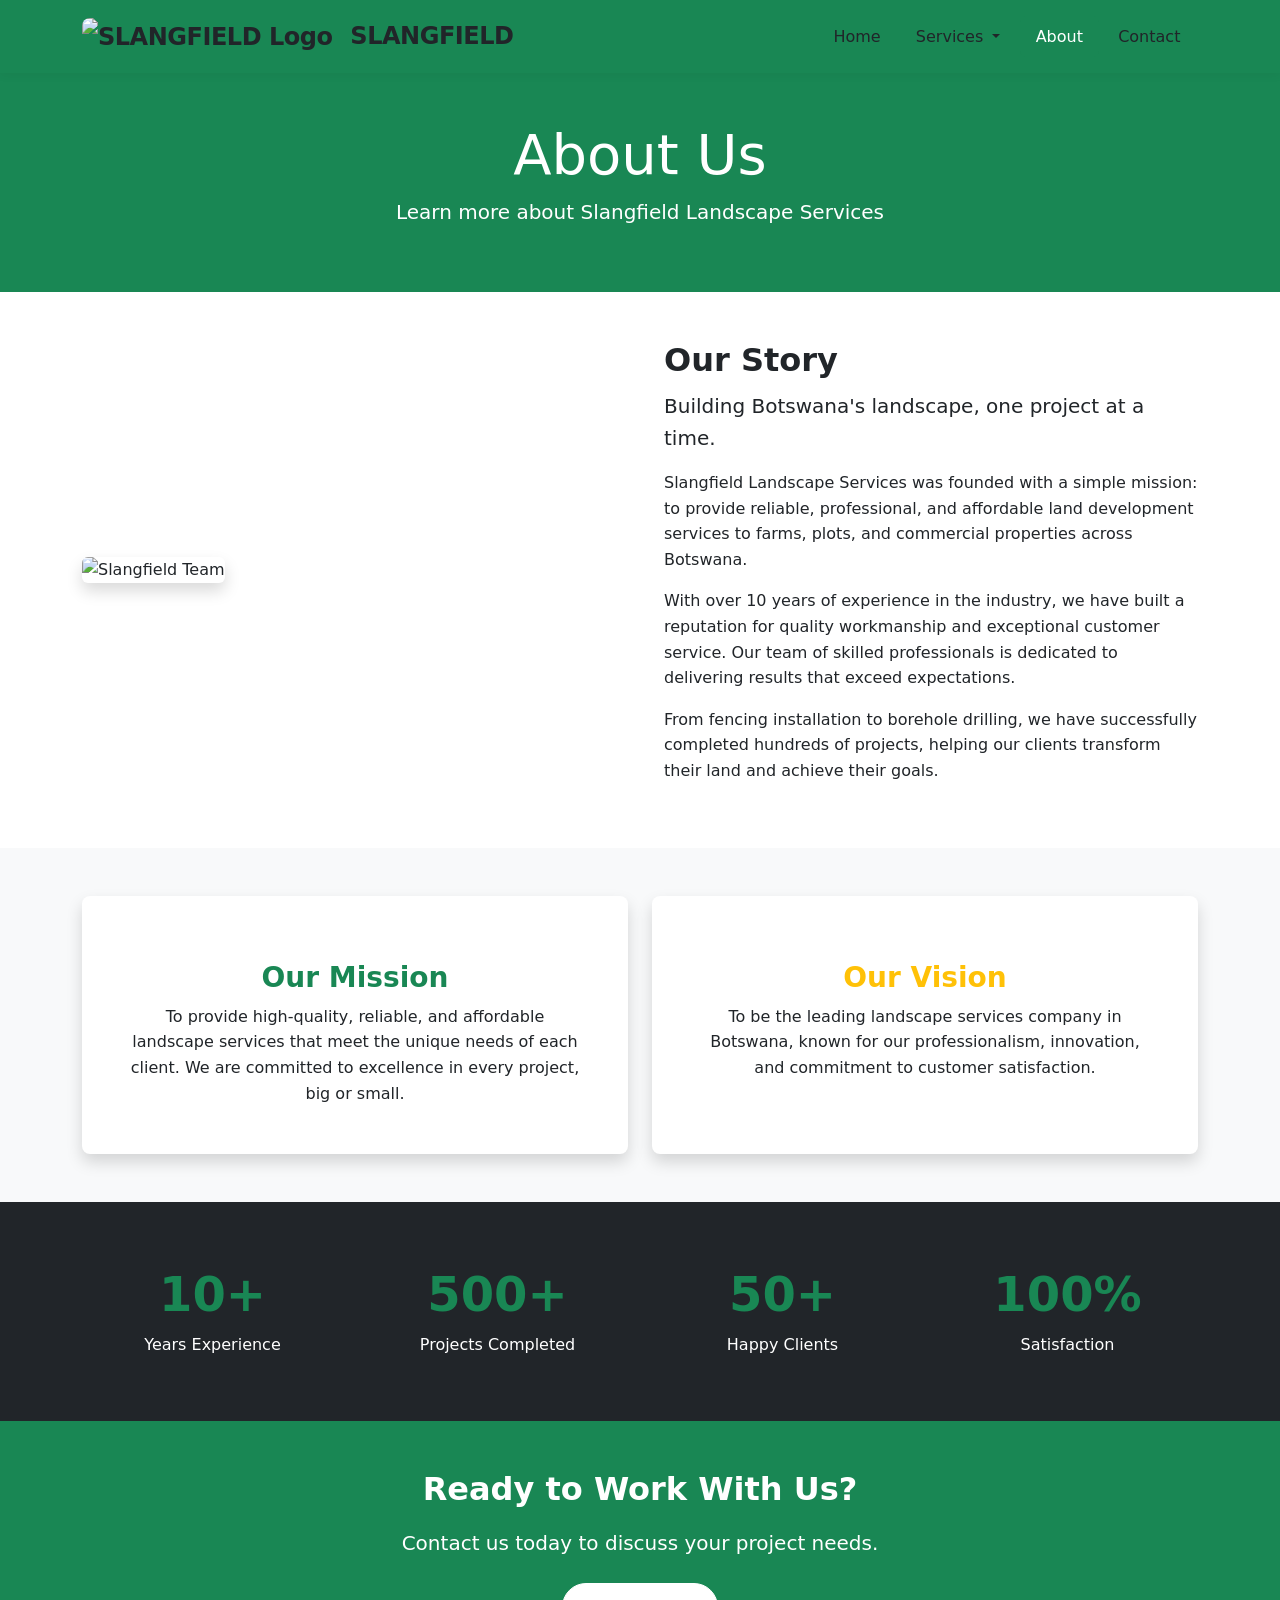
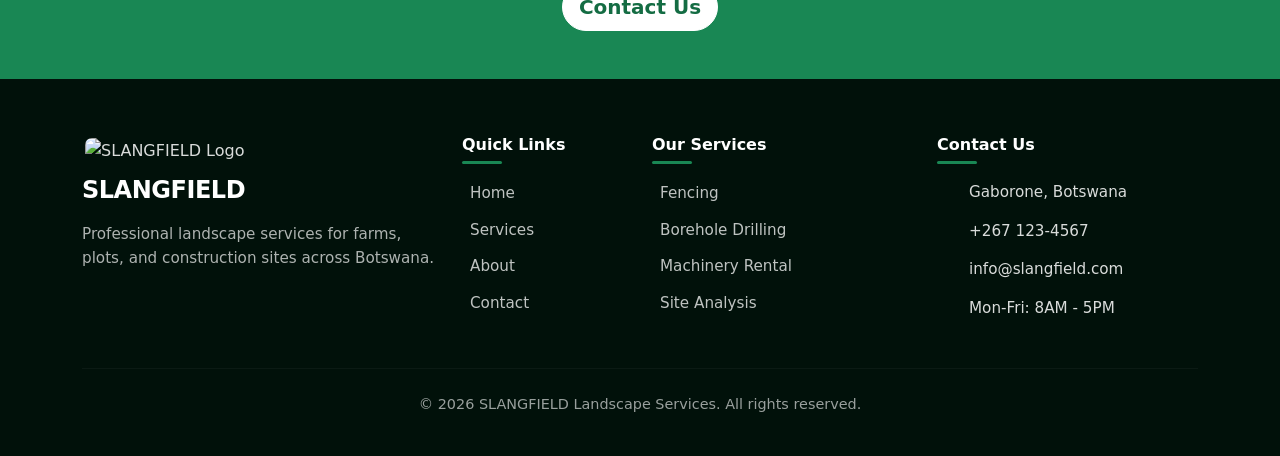
==== commit 86cc664a: "up" ====
--- a/about.html
+++ b/about.html
@@ -3,19 +3,22 @@
 <head>
   <meta charset="UTF-8">
     <meta name="viewport" content="width=device-width, initial-scale=1.0">
-    <meta name="description" content="About Slangfield Landscape Services - Our story, mission, vision, and team.">
-    <meta name="keywords" content="about Slangfield, landscape company, team, mission">
-    <title>About Us - Slangfield Landscape Services</title>
+    <meta name="description" content="About SLANGFIELD Landscape Services - Our story, mission, vision, and team.">
+    <meta name="keywords" content="about SLANGFIELD, landscape company, team, mission">
+    <title>About Us - SLANGFIELD Landscape Services</title>
     
-    
+    <link href="https://cdn.jsdelivr.net/npm/bootstrap@5.3.0/dist/css/bootstrap.min.css" rel="stylesheet">
+<link rel="stylesheet" href="styles.css">
+
 </head>
+<script src="https://cdn.jsdelivr.net/npm/bootstrap@5.3.0/dist/js/bootstrap.bundle.min.js"></script>
 <body>
     <!-- Bootstrap Navbar -->
     <nav class="navbar navbar-expand-lg navbar-dark bg-success sticky-top">
         <div class="container">
             <a class="navbar-brand" href="index.html">
-                <img src="images/logo.png" alt="Slangfield Logo" class="logo">
-                Slangfield
+                <img src="images/logo.jpg" alt="SLANGFIELD Logo" class="logo">
+                SLANGFIELD
             </a>
             <button class="navbar-toggler" type="button" data-bs-toggle="collapse" data-bs-target="#navbarNav">
                 <span class="navbar-toggler-icon"></span>
@@ -62,7 +65,7 @@
         <div class="container">
             <div class="row align-items-center g-5">
                 <div class="col-md-6">
-                    <img src="images/about-team.png" alt="Slangfield Team" class="img-fluid rounded shadow">
+                    <img src="images/team.jpg" alt="Slangfield Team" class="img-fluid rounded shadow" width="500">
                 </div>
                 <div class="col-md-6">
                     <h2>Our Story</h2>
@@ -150,8 +153,8 @@
                 <!-- Company Info -->
                 <div class="col-lg-4 col-md-6">
                     <div class="footer-brand">
-                        <img src="images/logo.png" alt="Slangfield Logo" class="footer-logo">
-                        <h4>SLangfield</h4>
+                        <img src="images/logo.jpg" alt="SLANGFIELD Logo" class="footer-logo">
+                        <h4>SLANGFIELD</h4>
                         <p class="footer-desc">Professional landscape services for farms, plots, and construction sites across Botswana.</p>
                     </div>
                 </div>
@@ -188,10 +191,12 @@
             </div>
             <hr class="footer-divider">
             <div class="footer-bottom">
-                <p>&copy; 2026 Slangfield Landscape Services. All rights reserved.</p>
+                <p>&copy; 2026 SLANGFIELD Landscape Services. All rights reserved.</p>
             </div>
         </div>
     </footer>
 
   
+    <script src="script.js"></script>
+</body>
 </html>
--- a/styles.css
+++ b/styles.css
@@ -0,0 +1,547 @@
+/* ---------- ROOT VARIABLES ---------- */
+:root {
+  --slangfield-green: #198754;
+  --slangfield-green-dark: #146c43;
+  --slangfield-green-light: #d1e7dd;
+  --slangfield-gold: #ffc107;
+  --slangfield-blue: #0d6efd;
+  --slangfield-cyan: #0dcaf0;
+  --slangfield-dark: #212529;
+  --slangfield-gray: #6c757d;
+  --slangfield-light-bg: #f8f9fa;
+  --slangfield-border-radius: 0.5rem;
+  --slangfield-box-shadow: 0 0.5rem 1rem rgba(0, 0, 0, 0.08);
+  --slangfield-transition: all 0.25s ease-in-out;
+}
+
+/* ---------- BASE & TYPOGRAPHY ---------- */
+body {
+  font-family: 'Inter', system-ui, -apple-system, 'Segoe UI', Roboto, sans-serif;
+  color: #212529;
+  line-height: 1.6;
+  display: flex;
+  flex-direction: column;
+  min-height: 100vh;
+}
+
+h1, h2, h3, h4, h5, h6 {
+  font-weight: 600;
+  line-height: 1.3;
+}
+
+a {
+  text-decoration: none;
+  transition: var(--slangfield-transition);
+}
+
+/* ---------- NAVBAR (WHITE BACKGROUND, BLACK TEXT) ---------- */
+.navbar {
+  background-color: #ffffff !important;
+  box-shadow: 0 2px 10px rgba(0, 0, 0, 0.05);
+  padding: 0.75rem 0;
+}
+
+.navbar-brand {
+  font-weight: 700;
+  font-size: 1.5rem;
+  letter-spacing: -0.02em;
+  color: #212529 !important;
+}
+
+.navbar-brand:hover {
+  color: var(--slangfield-green) !important;
+}
+
+.logo {
+  height: 45px;
+  width: auto;
+  margin-right: 10px;
+  border-radius: 8px;
+  object-fit: contain;
+}
+
+.navbar-toggler {
+  border-color: rgba(0, 0, 0, 0.1);
+}
+
+.navbar-toggler-icon {
+  background-image: url("data:image/svg+xml,%3csvg xmlns='http://www.w3.org/2000/svg' viewBox='0 0 30 30'%3e%3cpath stroke='rgba%280, 0, 0, 0.55%29' stroke-linecap='round' stroke-miterlimit='10' stroke-width='2' d='M4 7h22M4 15h22M4 23h22'/%3e%3c/svg%3e");
+}
+
+.navbar-nav .nav-link {
+  color: #212529 !important;
+  font-weight: 500;
+  padding: 0.5rem 1rem !important;
+  border-radius: 6px;
+  margin: 0 0.1rem;
+}
+
+.navbar-nav .nav-link:hover {
+  background-color: rgba(25, 135, 84, 0.08);
+  color: var(--slangfield-green) !important;
+}
+
+.navbar-nav .nav-link.active {
+  background-color: var(--slangfield-green);
+  color: white !important;
+}
+
+/* Dropdown */
+.dropdown-menu {
+  border: none;
+  box-shadow: var(--slangfield-box-shadow);
+  border-radius: var(--slangfield-border-radius);
+  padding: 0.5rem 0;
+}
+
+.dropdown-item {
+  padding: 0.6rem 1.5rem;
+  font-weight: 500;
+  color: #212529;
+}
+
+.dropdown-item:hover {
+  background-color: var(--slangfield-green-light);
+  color: var(--slangfield-green-dark);
+}
+
+/* ---------- PAGE TITLE SECTIONS (GREEN BG, WHITE TEXT) ---------- */
+.bg-success {
+  background-color: var(--slangfield-green) !important;
+}
+
+.bg-success.text-white,
+section.bg-success {
+  color: white !important;
+}
+
+section.bg-success h1,
+section.bg-success p {
+  color: white !important;
+}
+
+/* Hero section for index (also green) */
+.hero-section {
+  background: linear-gradient(135deg, #146c43 0%, #198754 100%);
+  padding: 5rem 0;
+  color: white;
+}
+
+.min-vh-50 {
+  min-height: 50vh;
+}
+
+/* ---------- BUTTONS  ---------- */
+.btn-success {
+  background-color: var(--slangfield-green);
+  border-color: var(--slangfield-green);
+  color: white !important;
+  font-weight: 600;
+  padding: 0.6rem 1.8rem;
+  border-radius: 40px;
+}
+
+.btn-success:hover {
+  background-color: var(--slangfield-green-dark);
+  border-color: var(--slangfield-green-dark);
+  color: white !important;
+}
+
+.btn-outline-light {
+  border-color: white;
+  color: white !important;
+  font-weight: 600;
+  border-radius: 40px;
+}
+
+.btn-outline-light:hover {
+  background-color: white;
+  color: var(--slangfield-green-dark) !important;
+}
+
+.btn-light {
+  background-color: white;
+  border-color: white;
+  color: var(--slangfield-green-dark) !important;
+  font-weight: 600;
+  border-radius: 40px;
+}
+
+.btn-light:hover {
+  background-color: #e9ecef;
+  border-color: #e9ecef;
+  color: var(--slangfield-green-dark) !important;
+}
+
+.btn-primary {
+  background-color: var(--slangfield-blue);
+  border-color: var(--slangfield-blue);
+  color: white !important;
+  font-weight: 600;
+  border-radius: 40px;
+  padding: 0.6rem 1.8rem;
+}
+
+.btn-primary:hover {
+  background-color: #0b5ed7;
+  border-color: #0a58ca;
+  color: white !important;
+}
+
+.btn-warning {
+  background-color: var(--slangfield-gold);
+  border-color: var(--slangfield-gold);
+  color: #212529 !important;
+  font-weight: 600;
+  border-radius: 40px;
+  padding: 0.6rem 1.8rem;
+}
+
+.btn-warning:hover {
+  background-color: #e0a800;
+  border-color: #d39e00;
+  color: #212529 !important;
+}
+
+.btn-info {
+  background-color: var(--slangfield-cyan);
+  border-color: var(--slangfield-cyan);
+  color: white !important;
+  font-weight: 600;
+  border-radius: 40px;
+  padding: 0.6rem 1.8rem;
+}
+
+.btn-info:hover {
+  background-color: #0aa2c0;
+  border-color: #0a9cb8;
+  color: white !important;
+}
+
+/* ---------- SERVICE CARDS ---------- */
+.service-card {
+  border: none;
+  border-radius: var(--slangfield-border-radius);
+  box-shadow: var(--slangfield-box-shadow);
+  transition: var(--slangfield-transition);
+  background: white;
+  height: 100%;
+}
+
+.service-card:hover {
+  transform: translateY(-8px);
+  box-shadow: 0 1rem 2rem rgba(0, 0, 0, 0.12);
+}
+
+.service-card .card-body i {
+  transition: var(--slangfield-transition);
+}
+
+.service-card:hover .card-body i {
+  transform: scale(1.1);
+}
+
+/* ---------- STATS SECTION ---------- */
+.bg-dark .display-5 {
+  font-weight: 700;
+}
+
+/* ---------- ABOUT PAGE SPECIFIC ---------- */
+.mission-card,
+.vision-card {
+  border-radius: var(--slangfield-border-radius);
+  transition: var(--slangfield-transition);
+  background: white;
+}
+
+.mission-card:hover,
+.vision-card:hover {
+  transform: scale(1.02);
+}
+
+.mission-card .bi,
+.vision-card .bi {
+  font-size: 3.5rem;
+}
+
+/* ---------- SERVICES PAGE GALLERY ---------- */
+.gallery-grid {
+  display: grid;
+  grid-template-columns: repeat(auto-fit, minmax(300px, 1fr));
+  gap: 1.5rem;
+  margin-top: 2rem;
+}
+
+.gallery-item-full {
+  position: relative;
+  border-radius: var(--slangfield-border-radius);
+  overflow: hidden;
+  box-shadow: var(--slangfield-box-shadow);
+  background: #000;
+  aspect-ratio: 4 / 3;
+}
+
+.gallery-item-full img {
+  width: 100%;
+  height: 100%;
+  object-fit: cover;
+  transition: transform 0.4s ease;
+}
+
+.gallery-item-full:hover img {
+  transform: scale(1.05);
+}
+
+.gallery-item-overlay {
+  position: absolute;
+  bottom: 0;
+  left: 0;
+  right: 0;
+  background: linear-gradient(to top, rgba(0, 0, 0, 0.85), transparent);
+  color: white;
+  padding: 2rem 1.5rem 1.5rem;
+  transform: translateY(30%);
+  transition: transform 0.3s ease;
+  pointer-events: none;
+}
+
+.gallery-item-full:hover .gallery-item-overlay {
+  transform: translateY(0);
+}
+
+.project-badge {
+  display: inline-block;
+  background: var(--slangfield-green);
+  color: white;
+  font-size: 0.75rem;
+  font-weight: 600;
+  padding: 0.25rem 0.75rem;
+  border-radius: 50px;
+  text-transform: uppercase;
+  letter-spacing: 0.5px;
+  margin-bottom: 0.75rem;
+}
+
+.gallery-item-overlay h3 {
+  font-size: 1.5rem;
+  font-weight: 700;
+  margin-bottom: 0.5rem;
+}
+
+.gallery-item-overlay p {
+  font-size: 0.95rem;
+  opacity: 0.9;
+  margin-bottom: 1rem;
+}
+
+.project-details {
+  display: flex;
+  gap: 1.5rem;
+  font-size: 0.85rem;
+  opacity: 0.8;
+}
+
+/* ---------- CONTACT PAGE ---------- */
+.contact-form-container,
+.contact-info-card {
+  border-radius: var(--slangfield-border-radius);
+  background: white;
+}
+
+.contact-info-card {
+  height: fit-content;
+}
+
+.info-icon {
+  width: 45px;
+  height: 45px;
+  background: var(--slangfield-green-light);
+  color: var(--slangfield-green-dark);
+  border-radius: 50%;
+  display: flex;
+  align-items: center;
+  justify-content: center;
+  font-size: 1.3rem;
+}
+
+.form-control,
+.form-select {
+  border: 1px solid #dee2e6;
+  border-radius: 8px;
+  padding: 0.6rem 1rem;
+  transition: var(--slangfield-transition);
+}
+
+.form-control:focus,
+.form-select:focus {
+  border-color: var(--slangfield-green);
+  box-shadow: 0 0 0 0.2rem rgba(25, 135, 84, 0.25);
+}
+
+/* ---------- FOOTER SECTION (unchanged, dark green) ---------- */
+.footer-section {
+  background: #01110a;
+  color: rgba(255, 255, 255, 0.85);
+  padding: 3.5rem 0 1.5rem;
+  margin-top: auto;
+}
+
+.footer-brand h4 {
+  color: white;
+  font-weight: 700;
+  letter-spacing: -0.02em;
+  margin-top: 0.5rem;
+}
+
+.footer-logo {
+  height: 60px;
+  width: auto;
+  border-radius: 10px;
+  background: rgba(255, 255, 255, 0);
+  padding: 3px;
+}
+
+.footer-desc {
+  opacity: 0.8;
+  font-size: 0.95rem;
+  margin-top: 1rem;
+}
+
+.footer-title {
+  color: white;
+  font-weight: 600;
+  margin-bottom: 1.5rem;
+  position: relative;
+}
+
+.footer-title::after {
+  content: '';
+  position: absolute;
+  left: 0;
+  bottom: -8px;
+  width: 40px;
+  height: 3px;
+  background: var(--slangfield-green);
+  border-radius: 3px;
+}
+
+.footer-links {
+  list-style: none;
+  padding-left: 0;
+}
+
+.footer-links li {
+  margin-bottom: 0.7rem;
+}
+
+.footer-links a {
+  color: rgba(255, 255, 255, 0.75);
+  font-size: 0.95rem;
+  transition: var(--slangfield-transition);
+}
+
+.footer-links a:hover {
+  color: white;
+  padding-left: 5px;
+}
+
+.footer-links i {
+  font-size: 0.7rem;
+  margin-right: 8px;
+  color: var(--slangfield-green);
+}
+
+.footer-contact {
+  list-style: none;
+  padding-left: 0;
+}
+
+.footer-contact li {
+  margin-bottom: 0.9rem;
+  display: flex;
+  align-items: center;
+  gap: 12px;
+  font-size: 0.95rem;
+}
+
+.footer-contact i {
+  color: var(--slangfield-green);
+  font-size: 1.1rem;
+  width: 20px;
+  text-align: center;
+}
+
+.footer-divider {
+  border-color: rgba(255, 255, 255, 0.15);
+  margin: 2rem 0 1.5rem;
+}
+
+.footer-bottom {
+  text-align: center;
+  color: rgba(255, 255, 255, 0.6);
+  font-size: 0.9rem;
+}
+
+/* ---------- LIST GROUP CUSTOM ---------- */
+.list-group-item {
+  border: none;
+  padding: 0.6rem 0;
+  background: transparent;
+}
+
+.list-group-item i {
+  font-size: 1.2rem;
+}
+
+/* ---------- RESPONSIVE ---------- */
+@media (max-width: 768px) {
+  .navbar-brand {
+    font-size: 1.3rem;
+  }
+  
+  .logo {
+    height: 38px;
+  }
+  
+  .hero-section {
+    padding: 3rem 0;
+  }
+  
+  .display-4 {
+    font-size: 2.2rem;
+  }
+  
+  .gallery-item-overlay {
+    transform: translateY(0);
+    padding: 1.5rem 1rem 1rem;
+  }
+  
+  .gallery-item-overlay h3 {
+    font-size: 1.25rem;
+  }
+  
+  .project-details {
+    flex-direction: column;
+    gap: 0.3rem;
+  }
+  
+  .footer-section {
+    padding: 2.5rem 0 1rem;
+  }
+}
+
+@media (max-width: 576px) {
+  .btn-lg {
+    padding: 0.5rem 1.2rem;
+    font-size: 1rem;
+  }
+  
+  .service-card .card-body {
+    padding: 1.5rem 1rem;
+  }
+}
+
+/* ---------- UTILITY OVERRIDES ---------- */
+.text-success {
+  color: var(--slangfield-green) !important;
+}
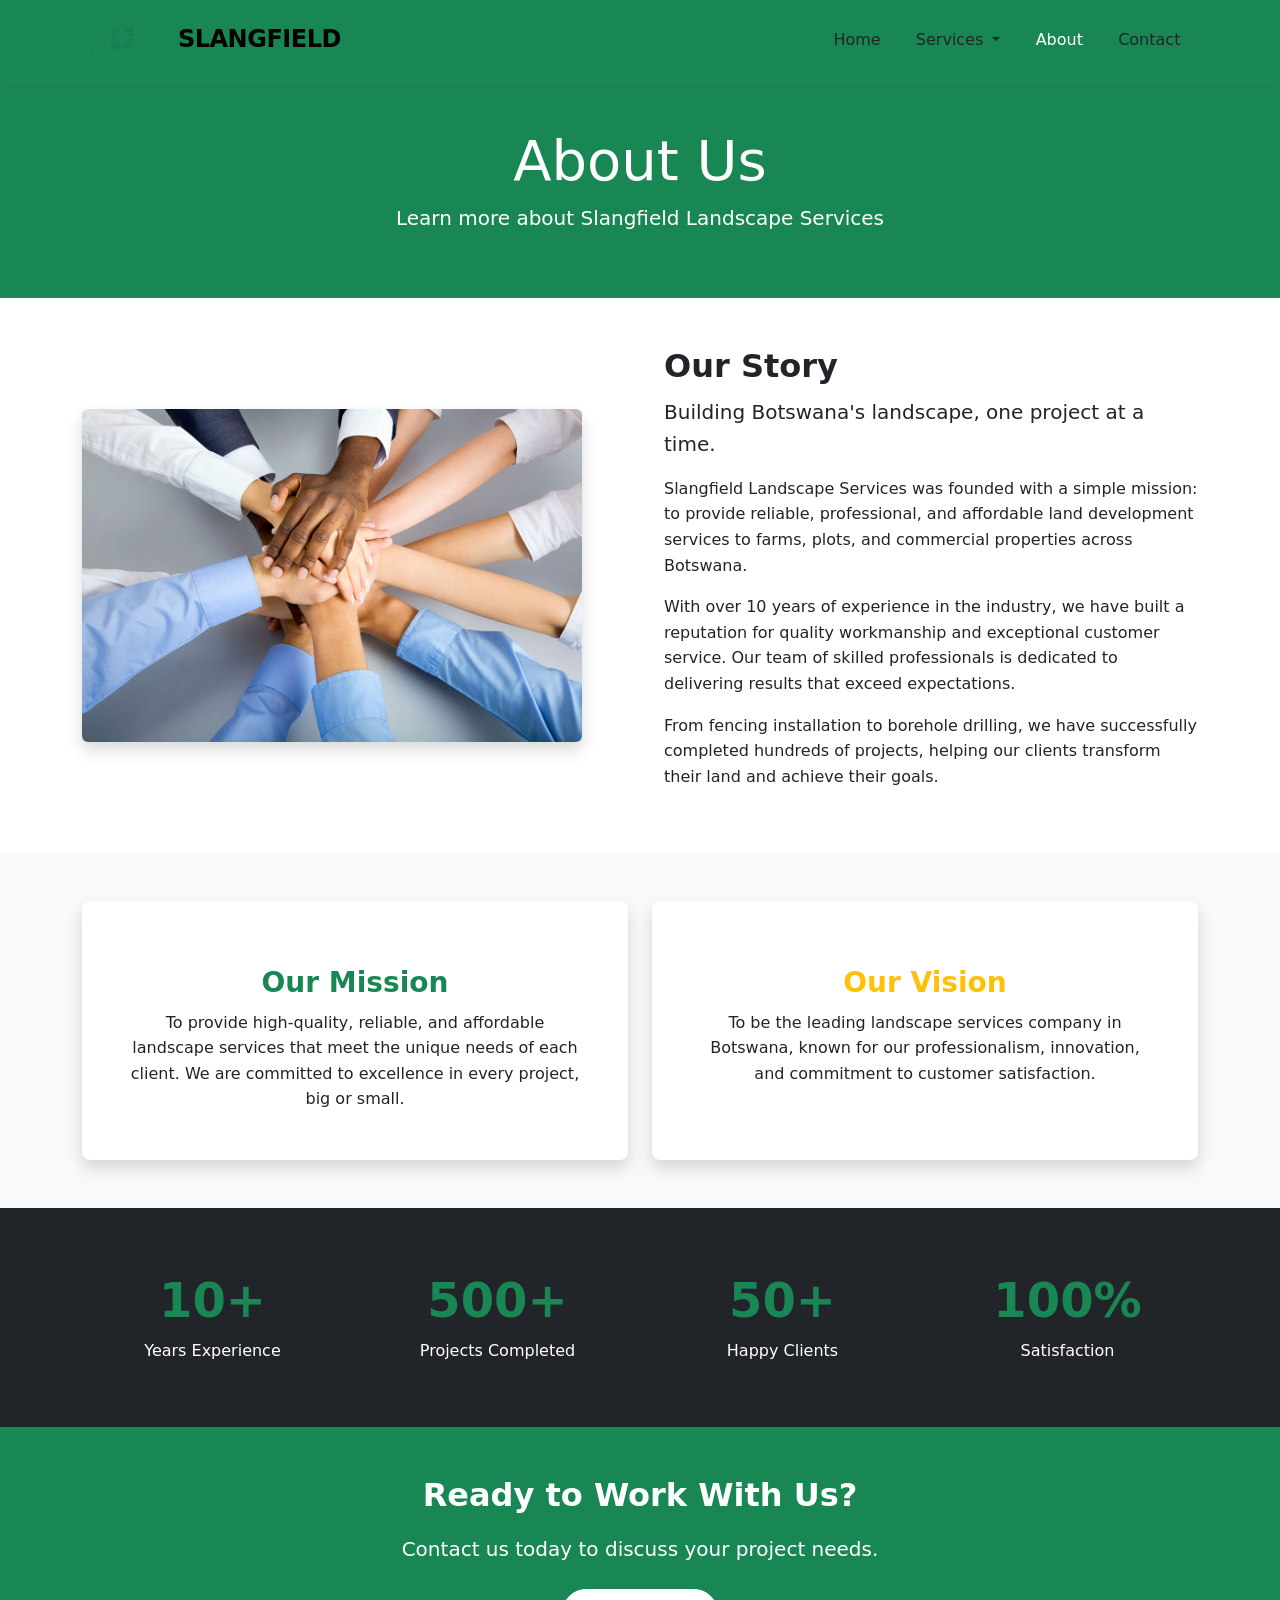
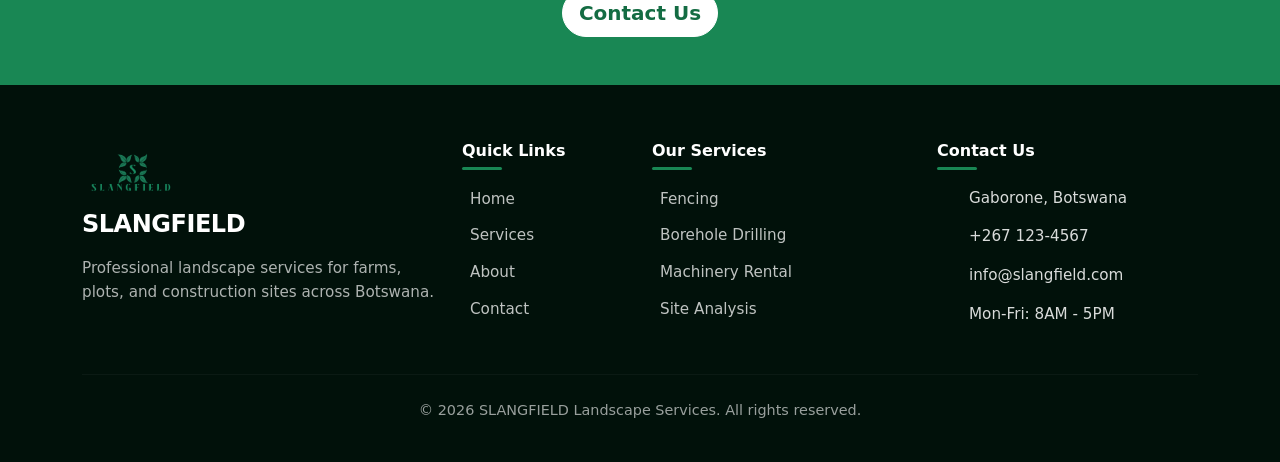
==== commit 8d49f87e: "up" ====
--- a/about.html
+++ b/about.html
@@ -65,7 +65,7 @@
         <div class="container">
             <div class="row align-items-center g-5">
                 <div class="col-md-6">
-                    <img src="images/team.jpg" alt="Slangfield Team" class="img-fluid rounded shadow" width="500">
+                    <img src="images/team3.jpg" alt="Slangfield Team" class="img-fluid rounded shadow" width="500">
                 </div>
                 <div class="col-md-6">
                     <h2>Our Story</h2>
--- a/styles.css
+++ b/styles.css
@@ -36,8 +36,8 @@
 
 /* ---------- NAVBAR (WHITE BACKGROUND, BLACK TEXT) ---------- */
 .navbar {
-  background-color: #ffffff !important;
-  box-shadow: 0 2px 10px rgba(0, 0, 0, 0.05);
+  background-color: #131313ec !important;
+  box-shadow: 0 2px 10px rgba(227, 218, 218, 0.05);
   padding: 0.75rem 0;
 }
 
@@ -45,7 +45,8 @@
   font-weight: 700;
   font-size: 1.5rem;
   letter-spacing: -0.02em;
-  color: #212529 !important;
+  background-color: #fdfffd00;
+    color: #000000 !important;
 }
 
 .navbar-brand:hover {
@@ -61,12 +62,11 @@
 }
 
 .navbar-toggler {
-  border-color: rgba(0, 0, 0, 0.1);
-}
-
-.navbar-toggler-icon {
-  background-image: url("data:image/svg+xml,%3csvg xmlns='http://www.w3.org/2000/svg' viewBox='0 0 30 30'%3e%3cpath stroke='rgba%280, 0, 0, 0.55%29' stroke-linecap='round' stroke-miterlimit='10' stroke-width='2' d='M4 7h22M4 15h22M4 23h22'/%3e%3c/svg%3e");
-}
+  border-color: rgba(238, 26, 26, 0);
+}
+
+
+  
 
 .navbar-nav .nav-link {
   color: #212529 !important;
@@ -77,7 +77,7 @@
 }
 
 .navbar-nav .nav-link:hover {
-  background-color: rgba(25, 135, 84, 0.08);
+  background-color: rgba(25, 135, 84, 0);
   color: var(--slangfield-green) !important;
 }
 
@@ -120,8 +120,8 @@
   color: white !important;
 }
 
-/* Hero section for index (also green) */
-.hero-section {
+
+.slogen-section {
   background: linear-gradient(135deg, #146c43 0%, #198754 100%);
   padding: 5rem 0;
   color: white;
